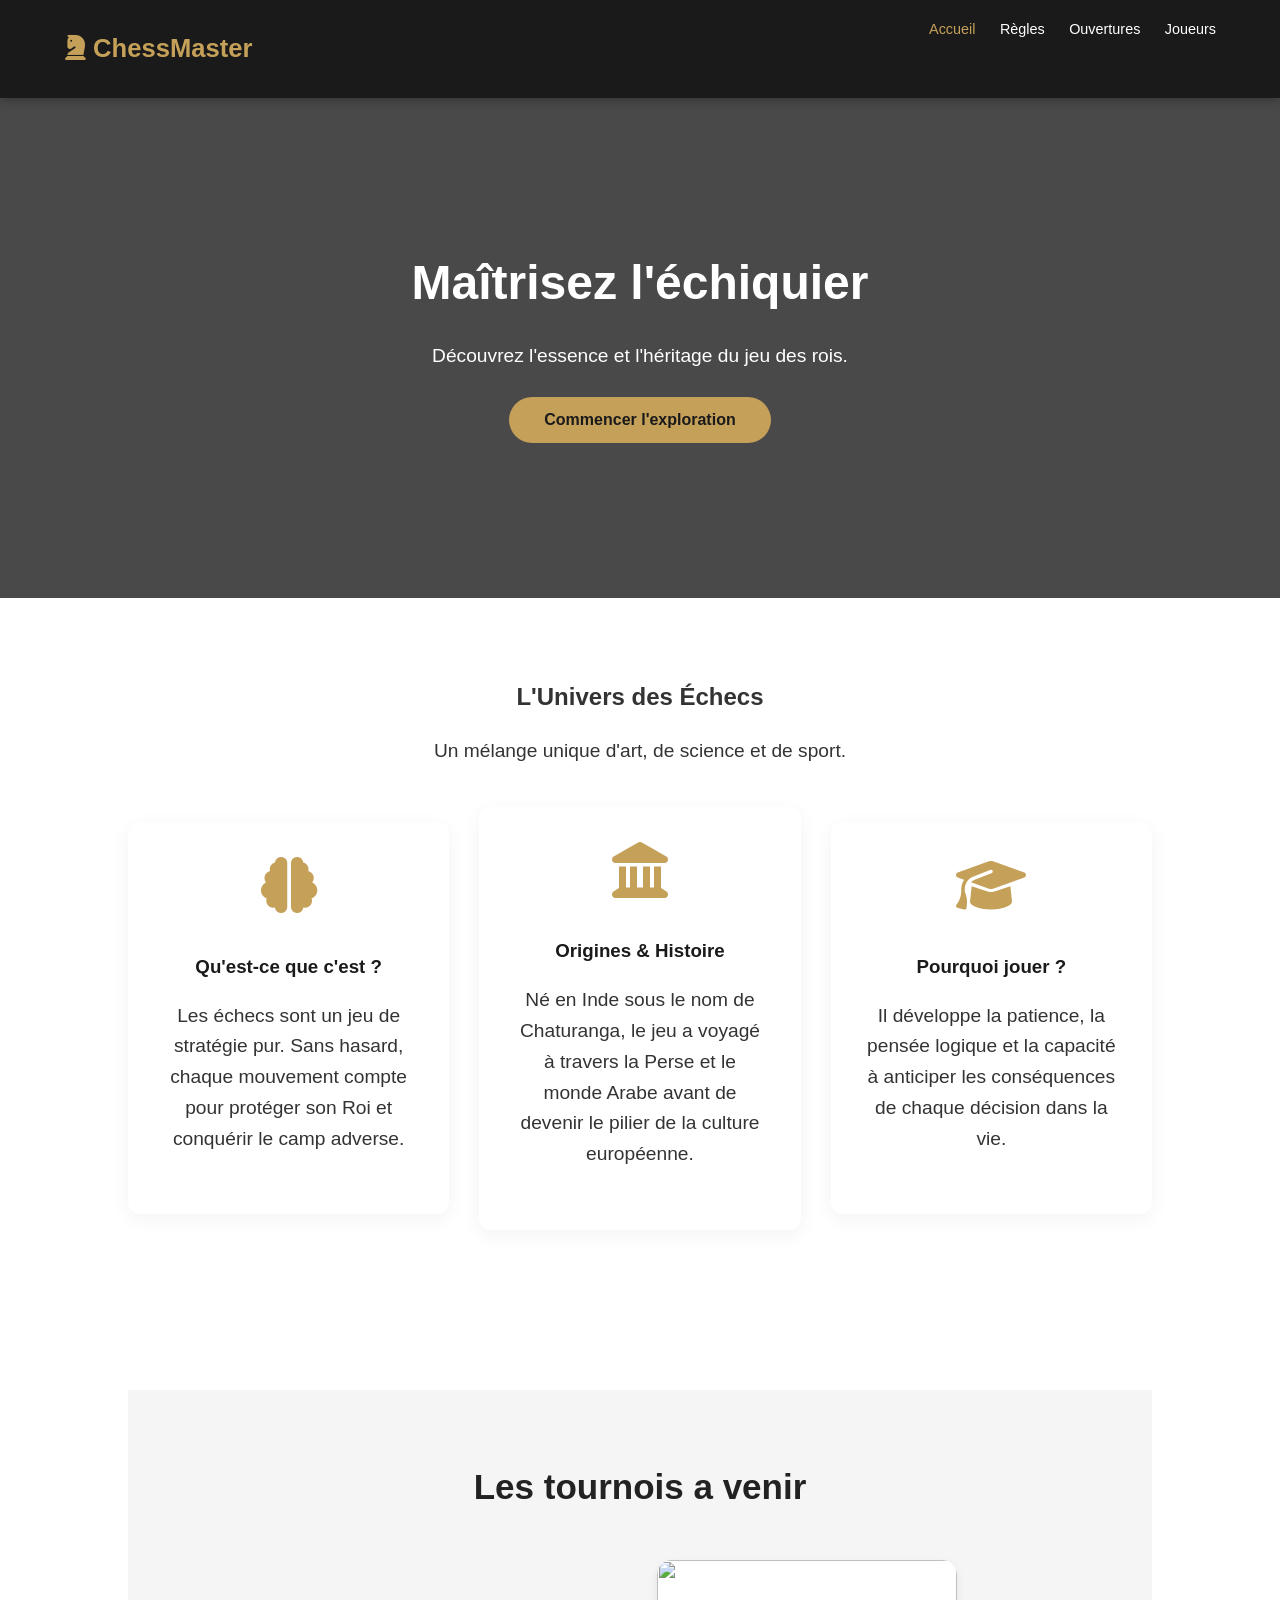
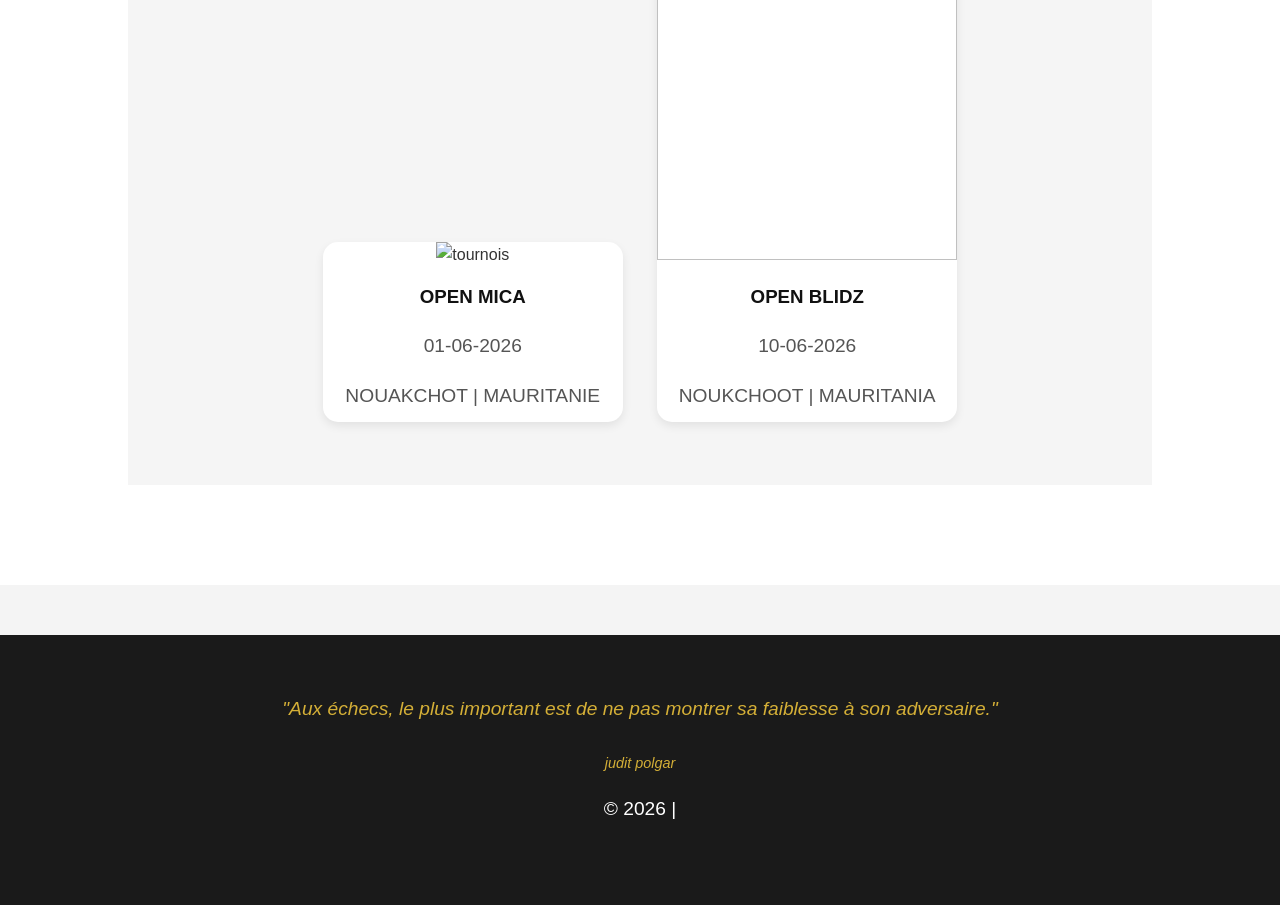
==== index.html @ f1a851d9 "Add files via upload" ====
<!DOCTYPE html>
<html lang="fr">
<head>
    <meta charset="UTF-8">
    <title>ChessMaster | Définition & Histoire</title>
    <link rel="stylesheet" href="https://cdnjs.cloudflare.com/ajax/libs/font-awesome/6.4.0/css/all.min.css">
    <link rel="stylesheet" href="style.css">
</head>
<body>
    <nav>
        <h1><i class="fas fa-chess-knight"></i> ChessMaster</h1>
        <div class="d-o-a">
            <a href="index.html" class="active">Accueil</a>
            <a href="rules.html">Règles</a>
            <a href="openings.html">Ouvertures</a>
            <a href="players.html">Joueurs</a>
            
        </div>
    
    </nav>

    <header>
        <div>
            <h1>Maîtrisez l'échiquier</h1>
            <p>Découvrez l'essence et l'héritage du jeu des rois.</p>
            <button onclick="window.location.href='#definition'">Commencer l'exploration</button>
        </div> 
    </header>

    <section id="definition">
        <div>
            <h2>L'Univers des Échecs</h2>
            <p>Un mélange unique d'art, de science et de sport.</p>
        </div>

        <div class="grid">
           
            <article class="card">
                <i class="fas fa-brain"></i>
                <h3>Qu'est-ce que c'est ?</h3>
                <p>Les échecs sont un jeu de stratégie pur. Sans hasard, chaque mouvement compte pour protéger son Roi et conquérir le camp adverse.</p>
            </article>

           
            <article class="card">
                <i class="fas fa-landmark"></i>
                <h3>Origines & Histoire</h3>
                <p>Né en Inde sous le nom de Chaturanga, le jeu a voyagé à travers la Perse et le monde Arabe avant de devenir le pilier de la culture européenne.</p>
            </article>

            <article class="card">
                <i class="fas fa-graduation-cap"></i>
                <h3>Pourquoi jouer ?</h3>
                <p>Il développe la patience, la pensée logique et la capacité à anticiper les conséquences de chaque décision dans la vie.</p>
            </article>
        </div>
    </section>

   
<section>
    <div class="tournois">
        <h2>Les tournois a venir</h2>

       <div class="tournoi-card">
        <img src="images/jm3t.jpeg" alt="tournois">
        <h3> OPEN MICA</h3>
        <p>01-06-2026</p>
        <p>NOUAKCHOT | MAURITANIE</p>
        </div>

        <div class="tournoi-card">
        <img src="images/jm3t2.jpeg" alt="">
        <h3>OPEN BLIDZ</h3>
        <p>10-06-2026</p>
        <p> NOUKCHOOT | MAURITANIA</p>
        </div>
    </div>
</section>

    <footer>
        <div class="qtibas">
        <p>"Aux échecs, le plus important est de ne pas montrer sa faiblesse à son adversaire."</p>
        <span>judit polgar</span>
        </div>
        <p>© 2026 |</p>
        <div class="tali">
            
        </div>
    </footer>
</body>
</html>
---- style.css ----
body { 
    font-family: 'Segoe UI', Tahoma, Geneva, Verdana, sans-serif; 
    margin: 0; 
    background: #f4f4f4; 
    line-height: 1.6; 
    color: #333;
}

header {
    height: 500px; 
    background: linear-gradient(rgba(0,0,0,0.7), rgba(0,0,0,0.7)), url('images/bground.jpeg');
     background-size: cover;
     background-position: center; 
     display: flex; 
     align-items: center; 
     justify-content: center; 
     color: white; 
     text-align: center;
}

h1{
    font-size: 3rem; 
    margin-bottom: 10px;
}

p{
    font-size: 1.2rem; 
    margin-bottom: 25px;
}


nav { 
    background: #1a1a1a; 
    padding: 1rem 5%; 
    display: flex; 
    justify-content: space-between; 
    align-items: center; 
    position: sticky; 
    top: 0; 
    z-index: 1000;
    box-shadow: 0 2px 10px rgba(0,0,0,0.3);
}

nav h1 { 
      color: #c5a059; 
      margin: 0; 
      font-size: 1.6rem; 
      font-weight: bold; 
   
    }

.d-o-a a { 
    color: white; 
    text-decoration: none; 
    margin-left: 20px;
    font-size: 0.9rem; 
    font-weight: 500; 
    transition: 0.3s;
}

.d-o-a a:hover, .d-o-a a.active { 
    color: #c5a059; 
}


section { 
    padding: 60px 10%; 
}

div{
    text-align: center; 
    margin-bottom: 40px;
}
section{
    background: white;
}

.grid{
     align-items: center;
}

.grid { 
    display: grid; 
    grid-template-columns: repeat(auto-fit, minmax(300px, 1fr)); 
    gap: 30px; 
    margin-top: 20px; 
   
}


.card { 
    background: #ffffff; 
    padding: 35px; 
    border-radius: 12px; 
    box-shadow: 0 5px 20px rgba(0,0,0,0.05); 
    text-align: center;
    transition: transform 0.3s ease;
}

.card:hover {
    transform: translateY(-10px); 
}

.card i { 
    font-size: 3.5rem; 
    color: #c5a059; 
    margin-bottom: 20px; 
}

.card h3 {
    margin-bottom: 15px;
    color: #1a1a1a;
}

.card img { 
    width: 100%; 
    height: 250px; 
    object-fit: cover; 
    border-radius: 8px; 
}
.card div{
    padding: 0; 
    overflow: hidden;
}

button { 
    background: #c5a059; 
    color: #1a1a1a; 
    border: none; 
    padding: 14px 35px; 
    border-radius: 25px; 
    cursor: pointer; 
    font-weight: bold;
    font-size: 1rem;
    transition: 0.3s;
}

button:hover {
    background: #b08d4a;
    transform: scale(1.05);
}

 .player-card {
background: white;
 border-radius: 15px;
 overflow: hidden;
box-shadow: 0 10px 20px rgba(0,0,0,0.08); 
transition: 0.3s;
text-align: center;
        }
        
.player-card:hover {
transform: translateY(-10px);
        }

.player-img {
width: 100%;
height: 300px;
 object-fit: cover;
border-bottom: 4px solid #c5a059;
        }

.player-info {
padding: 20px;
        }

.player-info h3 {
margin: 10px 0;
color: #1a1a1a;
font-size: 1.5rem;
        }
.tag {
background: #c5a059;
color: white;
padding: 5px 15px;
border-radius: 20px;
font-size: 0.8rem;
text-transform: uppercase;
font-weight: bold;
}

.stats {
display: flex;
justify-content: center;
gap: 20px;
margin-top: 15px;
padding-top: 15px;
 border-top: 1px solid #eee;
 }

.stat-item i {
 color: #c5a059;
 font-size: 1rem !important;
 margin-bottom: 5px;
 }

footer { 
    background: #1a1a1a; 
    color: white; 
    text-align: center; 
    padding: 40px; 
    margin-top: 50px; 
}
.qtibas{
    font-style: italic;
    color: #d4af37;
    margin-bottom: 15px;
}
span{
    font-size: 0.9rem;

}

.joueur-mr{
    font-size: 3.5rem;
    font-family: 'Segoe UI', Tahoma, Geneva, Verdana, sans-serif;
    text-align: center;
}
.tournois{
    padding: 40px;
    background: #f5f5f5;
    text-align: center;
}

.tournois h2{
    font-size: 35px;
    margin-bottom: 30px;
    color: #222;
}

.tournoi-card{
    width: 300px;
    background: white;
    display: inline-block;
    margin: 15px;
    border-radius: 15px;
    overflow: hidden;
    box-shadow: 0 4px 10px rgba(0,0,0,0.08);
    transition: 0.3s;
    text-align: center;
}

.tournoi-card:hover{
    transform: translateY(-10px);
}

.tournoi-card img{
    width: 100%;
    height: 300px;
    object-fit: cover;
}

.tournoi-card h3{
    margin: 15px 0;
    color: #111;
}

.tournoi-card p{
    color: #555;
    margin-bottom: 10px;
}

.tali{
    margin-top: 15px;
}
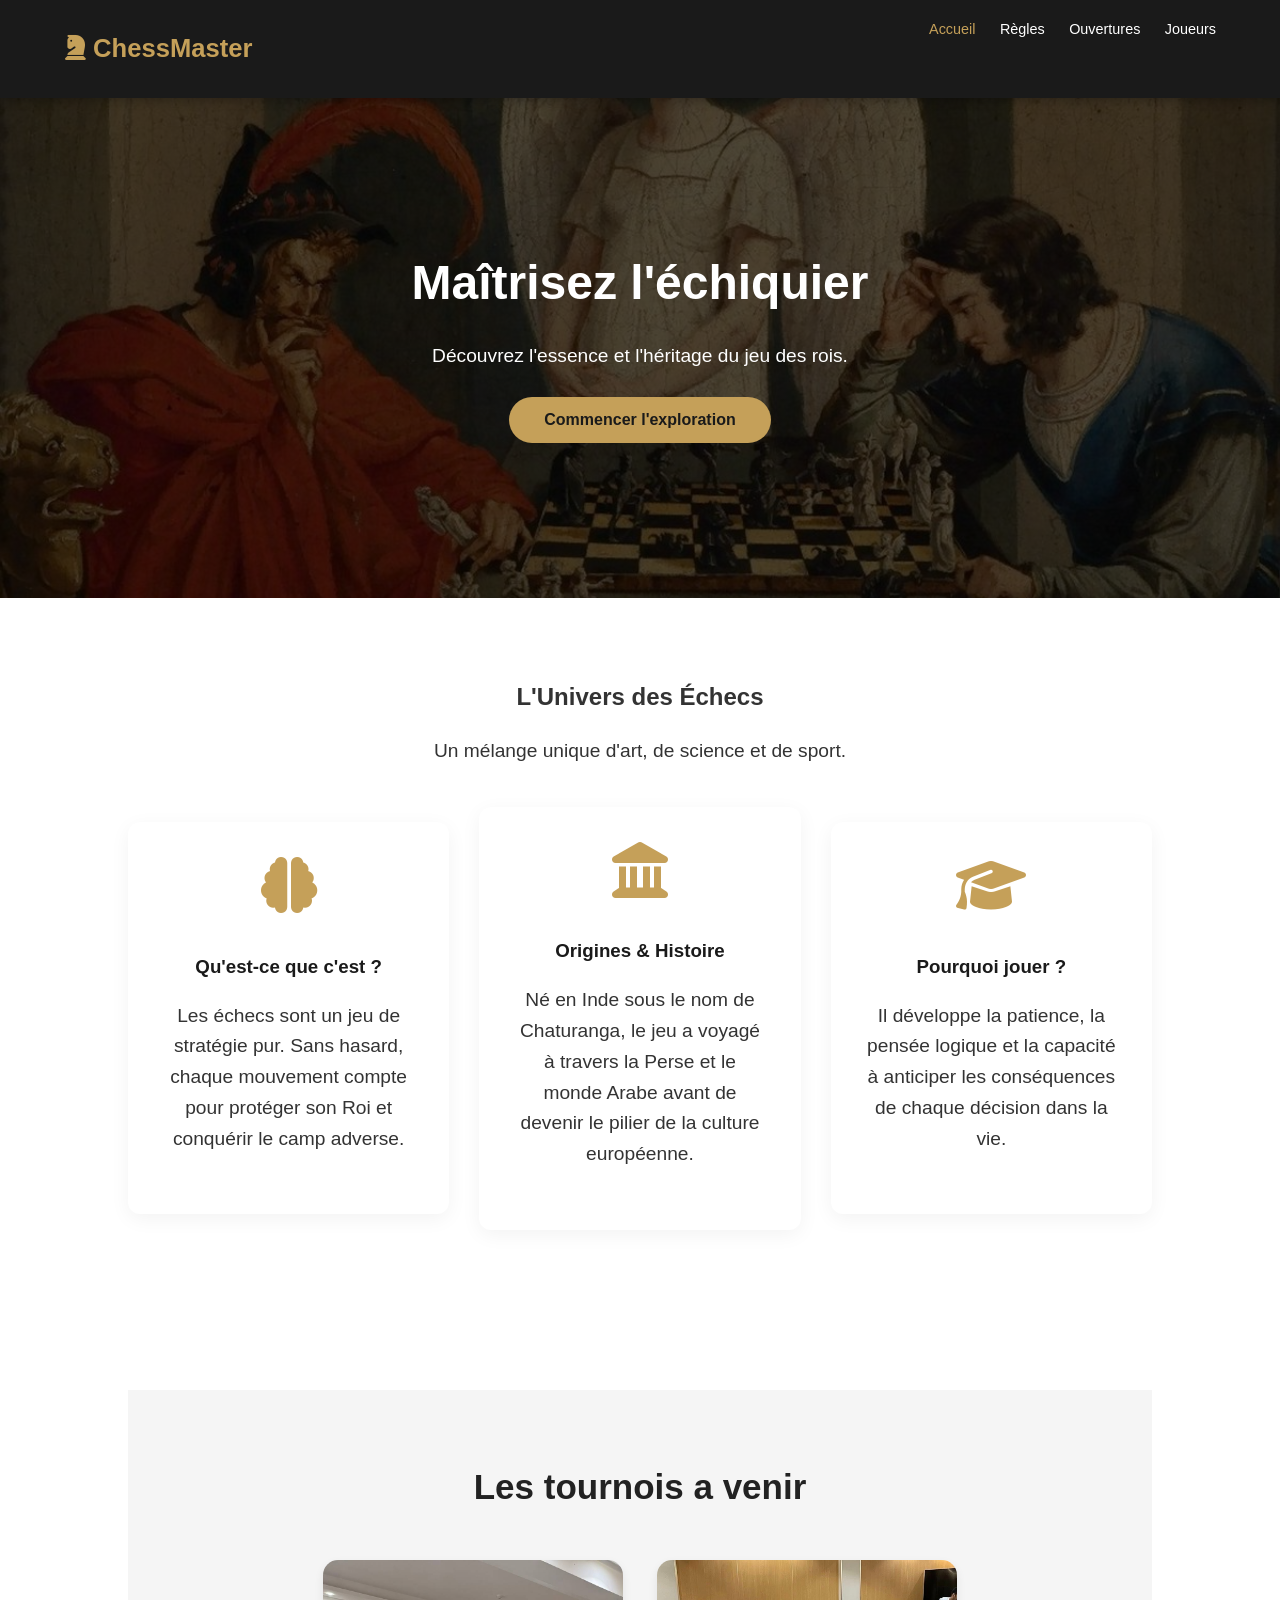
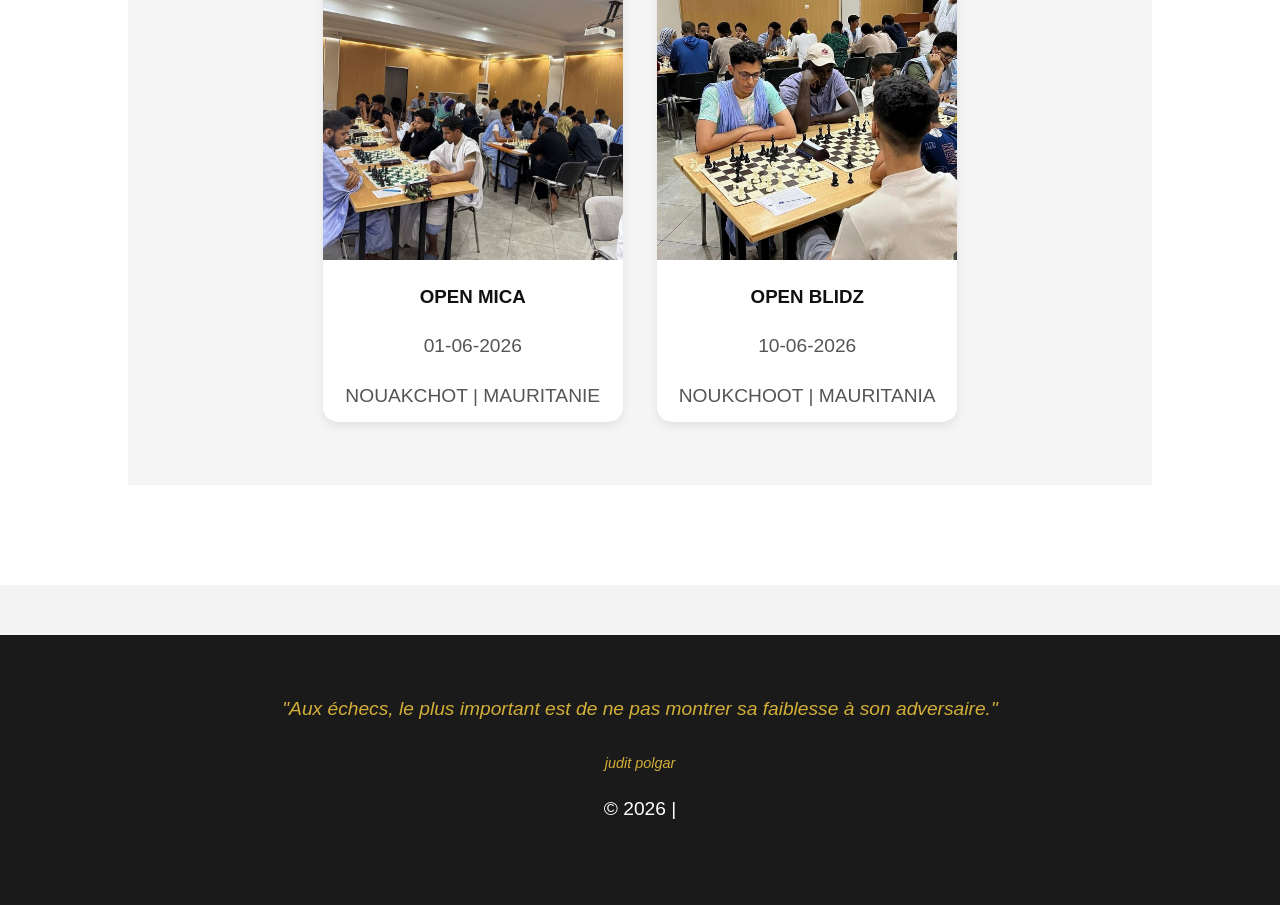
==== commit 63dc27be: "Update index.html" ====
--- a/index.html
+++ b/index.html
@@ -1,7 +1,7 @@
 <!DOCTYPE html>
 <html lang="fr">
 <head>
-    <meta charset="UTF-8">
+    <meta name="viewport" content="width=device-width, initial-scale=1.0">
     <title>ChessMaster | Définition & Histoire</title>
     <link rel="stylesheet" href="https://cdnjs.cloudflare.com/ajax/libs/font-awesome/6.4.0/css/all.min.css">
     <link rel="stylesheet" href="style.css">
@@ -88,4 +88,4 @@
         </div>
     </footer>
 </body>
-</html>+</html>
